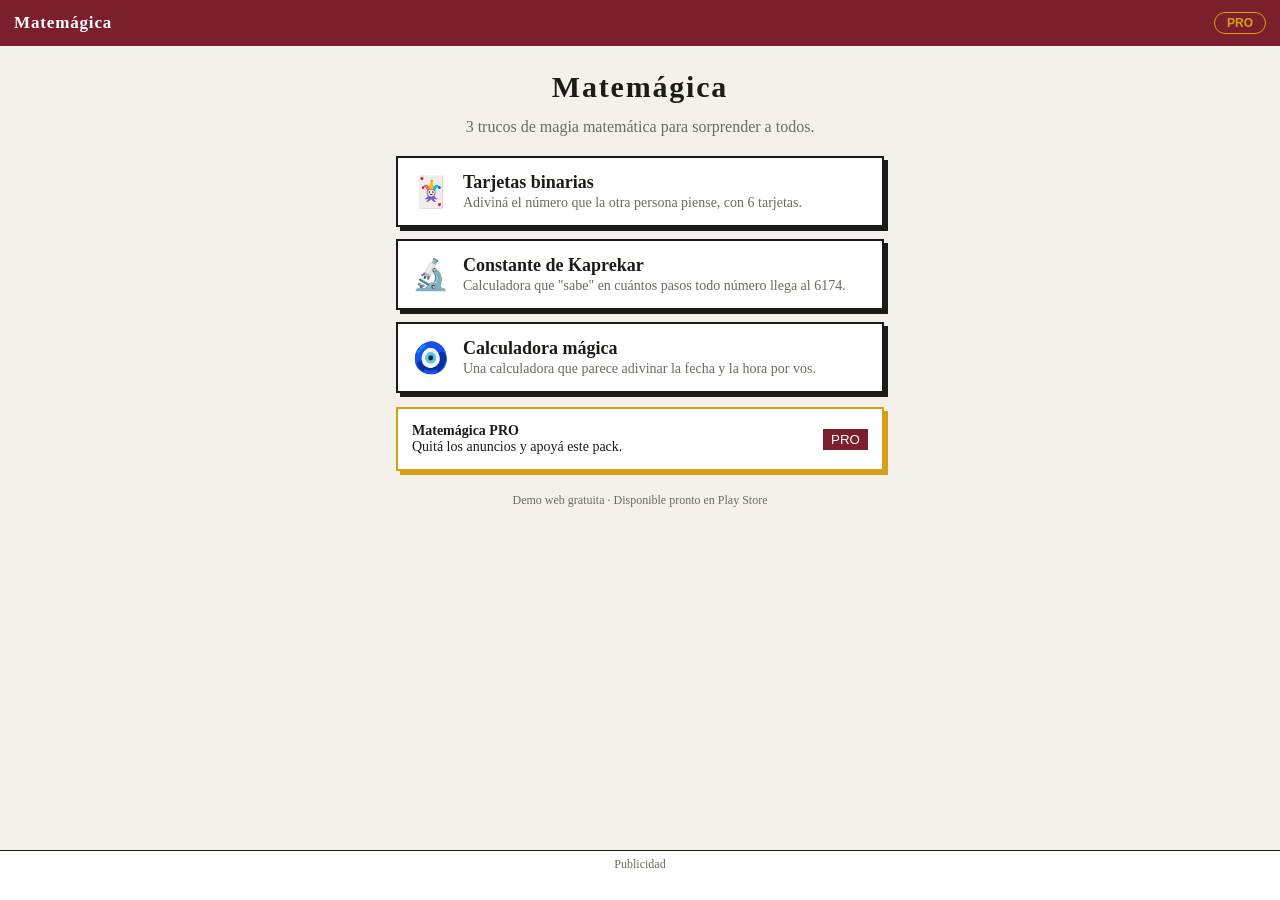
==== index.html @ d8f976e4 "Pack Matemágica: shell PWA + 3 trucos (binario, Kaprekar, calculadora mágica) + freemium" ====
<!DOCTYPE html>
<html lang="es">
<head>
<meta charset="utf-8">
<meta name="viewport" content="width=device-width, initial-scale=1, viewport-fit=cover">
<title>Matemágica</title>
<link rel="manifest" href="manifest.json">
<meta name="theme-color" content="#7a1f2b">
<meta name="mobile-web-app-capable" content="yes">
<meta name="apple-mobile-web-app-capable" content="yes">
<meta name="apple-mobile-web-app-status-bar-style" content="black-translucent">
<meta name="apple-mobile-web-app-title" content="Matemágica">
<link rel="icon" type="image/png" sizes="192x192" href="icons/icon-192.png">
<link rel="apple-touch-icon" href="icons/apple-touch-icon.png">
<link rel="stylesheet" href="css/estilos.css">
</head>
<body>
<main class="menu">
  <h1>Matemágica</h1>
  <p class="sub">3 trucos de magia matemática para sorprender a todos.</p>

  <div class="trick-list">
    <a class="trick" href="trucos/binario.html">
      <span class="emoji">&#127183;</span>
      <div>
        <div class="t-name">Tarjetas binarias</div>
        <div class="t-desc">Adiviná el número que la otra persona piense, con 6 tarjetas.</div>
      </div>
    </a>

    <a class="trick" href="trucos/kaprekar.html">
      <span class="emoji">&#128300;</span>
      <div>
        <div class="t-name">Constante de Kaprekar</div>
        <div class="t-desc">Calculadora que "sabe" en cuántos pasos todo número llega al 6174.</div>
      </div>
    </a>

    <a class="trick" href="trucos/calculadora.html">
      <span class="emoji">&#129535;</span>
      <div>
        <div class="t-name">Calculadora mágica</div>
        <div class="t-desc">Una calculadora que parece adivinar la fecha y la hora por vos.</div>
      </div>
    </a>
  </div>

  <div class="premium-card">
    <div class="p-txt">
      <b>Matemágica PRO</b><br>
      Quitá los anuncios y apoyá este pack.
    </div>
    <button class="ad-buy" onclick="Ads.showUpsell(); return false;">PRO</button>
  </div>

  <p class="foot">Demo web gratuita &middot; Disponible pronto en Play Store</p>
</main>

<script src="js/ads.js"></script>
<script src="js/app.js"></script>
</body>
</html>
---- css/estilos.css ----
:root {
  --bg: #f4f1ea; --card: #ffffff; --ink: #1d1b16; --muted: #6f6a5c;
  --line: #1d1b16; --accent: #7a1f2b; --accent-ink: #ffffff;
  --gold: #d4a017;
}
@media (prefers-color-scheme: dark) {
  :root {
    --bg: #14120f; --card: #201d18; --ink: #f1ece0; --muted: #9a937f;
    --line: #f1ece0; --accent: #c8485a; --accent-ink: #14120f;
    --gold: #e8c35a;
  }
}

* { box-sizing: border-box; -webkit-tap-highlight-color: transparent; }
html, body { height: 100%; margin: 0; }
body {
  background: var(--bg); color: var(--ink);
  font-family: Georgia, "Times New Roman", serif;
  display: flex; flex-direction: column; align-items: center;
  user-select: none; -webkit-user-select: none;
}

/* Barra superior común */
.appbar {
  width: 100%; display: flex; align-items: center; gap: 10px;
  padding: 12px 14px; background: var(--accent); color: var(--accent-ink);
}
.appbar-back { color: var(--accent-ink); text-decoration: none; font-size: 24px; line-height: 1; padding: 2px 6px; }
.appbar-title { flex: 1; font-weight: bold; letter-spacing: .05em; font-size: 17px; }
.appbar-badge {
  border: 1.5px solid var(--gold); color: var(--gold); background: transparent;
  border-radius: 999px; padding: 3px 12px; font-size: 12px; font-weight: bold; cursor: pointer;
}
.appbar-badge.on { background: var(--gold); color: var(--accent); border-color: var(--gold); }

/* Banner de publicidad */
#ad-banner {
  width: 100%; min-height: 50px; text-align: center;
  font-size: 12px; color: var(--muted); padding: 6px 10px;
  border-top: 1px solid var(--line); background: var(--card);
}
#ad-banner.off { display: none; }

/* Anuncio a pantalla completa y upsell */
.ad-interstitial {
  position: fixed; inset: 0; background: rgba(0,0,0,.6);
  display: flex; align-items: center; justify-content: center; z-index: 1000;
}
.ad-box {
  width: min(320px, 86vw); background: var(--card); color: var(--ink);
  border: 2px solid var(--line); box-shadow: 6px 6px 0 var(--line);
  padding: 22px; text-align: center;
}
.ad-label { font-size: 11px; letter-spacing: .25em; color: var(--muted); margin-bottom: 10px; }
.ad-box p { font-size: 15px; color: var(--muted); margin: 10px 0; }
.ad-box h2 { margin: 0 0 6px; color: var(--accent); }
.ad-box .price { color: var(--ink); font-size: 22px; font-weight: bold; }
.ad-box .hint { font-size: 12px; }
.ad-actions { display: flex; gap: 10px; margin-top: 14px; justify-content: center; }
.ad-actions button, .ad-box button.ad-close { font: inherit; font-size: 15px; padding: 10px 16px; border-radius: 10px; cursor: pointer; }
button.ad-buy { background: var(--accent); color: var(--accent-ink); border: 2px solid var(--accent); }
button.ad-close { background: transparent; color: var(--accent); border: 2px solid var(--accent); }

/* Menú principal */
.menu { width: 100%; max-width: 520px; flex: 1; padding: 18px 16px; display: flex; flex-direction: column; gap: 14px; }
.menu h1 { text-align: center; margin: 6px 0 0; font-size: 30px; letter-spacing: .06em; }
.menu .sub { text-align: center; color: var(--muted); margin: 0 0 6px; font-size: 16px; }
.trick-list { display: flex; flex-direction: column; gap: 12px; }
.trick {
  display: flex; gap: 14px; align-items: center; text-decoration: none;
  background: var(--card); border: 2px solid var(--line); box-shadow: 4px 4px 0 var(--line);
  padding: 14px; color: var(--ink);
}
.trick .emoji { font-size: 30px; }
.trick .t-name { font-size: 18px; font-weight: bold; }
.trick .t-desc { font-size: 14px; color: var(--muted); margin-top: 2px; }
.premium-card {
  background: var(--card); border: 2px solid var(--gold);
  box-shadow: 4px 4px 0 var(--gold); padding: 14px; display: flex;
  align-items: center; gap: 12px; justify-content: space-between; flex-wrap: wrap;
}
.premium-card .p-txt { font-size: 14px; }
.foot { text-align: center; color: var(--muted); font-size: 12px; margin-top: 8px; }
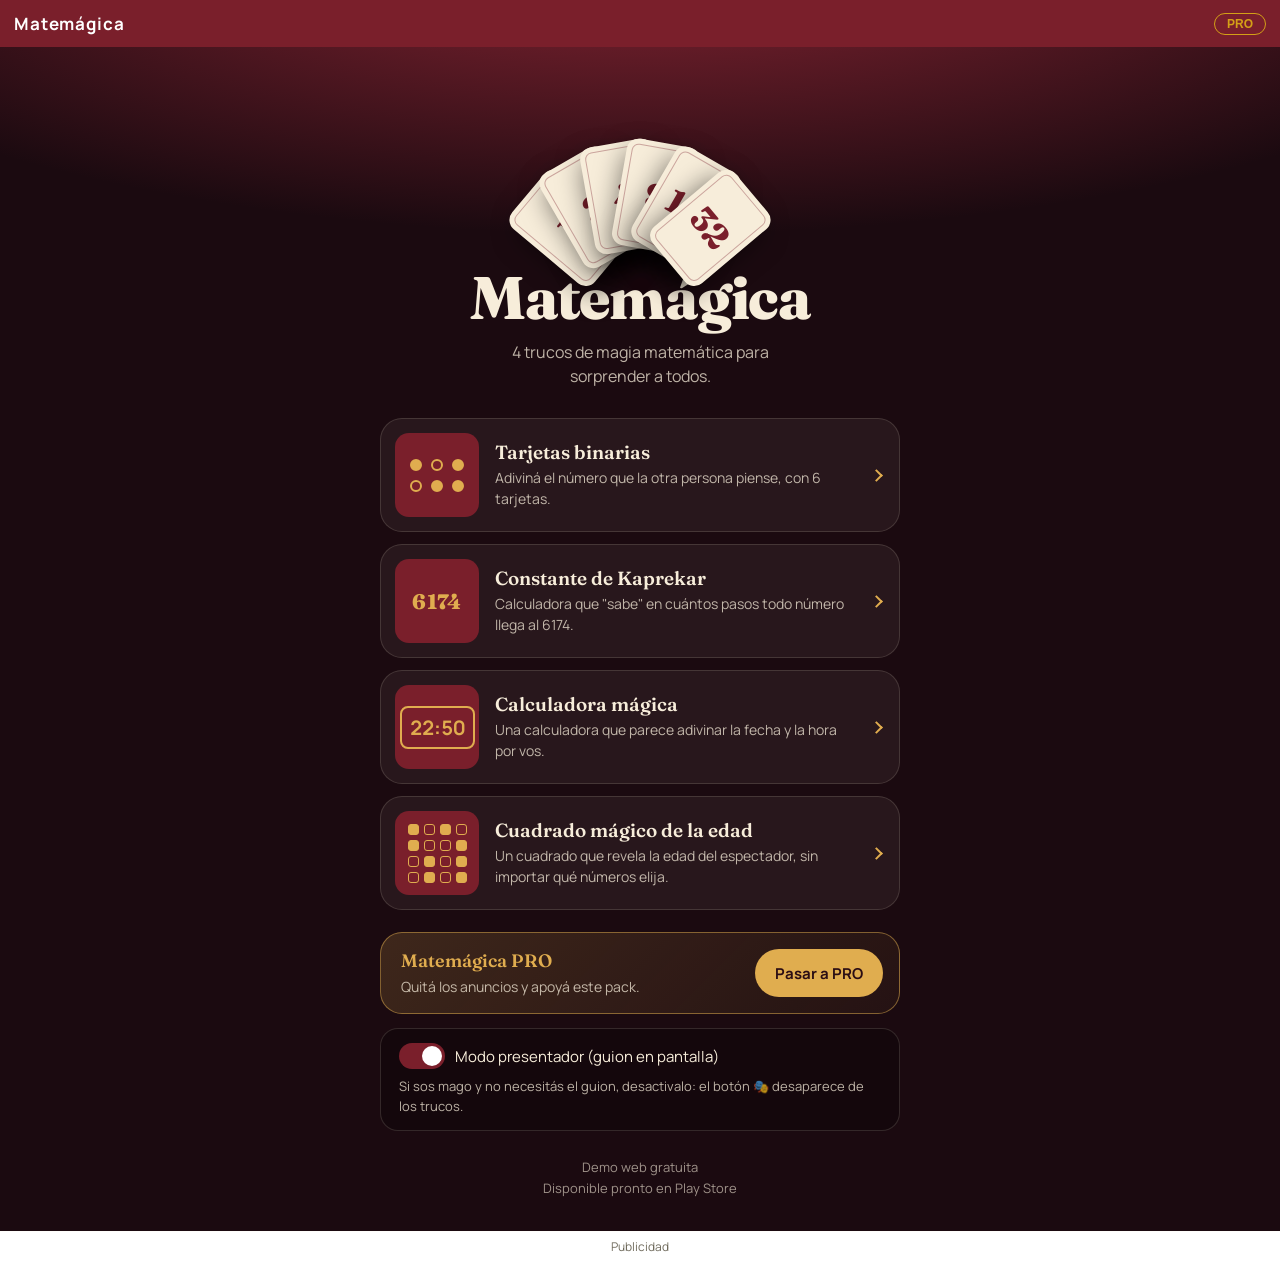
==== commit 196f2e4a: "Agrega cuadrado mágico de la edad, home V2 y modo presentador con guion" ====
--- a/index.html
+++ b/index.html
@@ -12,51 +12,366 @@
 <meta name="apple-mobile-web-app-title" content="Matemágica">
 <link rel="icon" type="image/png" sizes="192x192" href="icons/icon-192.png">
 <link rel="apple-touch-icon" href="icons/apple-touch-icon.png">
+
+<!-- Fuentes (si no cargan, se usan las de respaldo del sistema) -->
+<link rel="preconnect" href="https://fonts.googleapis.com">
+<link rel="preconnect" href="https://fonts.gstatic.com" crossorigin>
+<link rel="stylesheet" href="https://fonts.googleapis.com/css2?family=Fraunces:opsz,wght@9..144,600;9..144,800&family=Manrope:wght@400;600;700&display=swap">
+
+<!-- Se mantiene la hoja de estilos compartida (anuncios, modo presentador, otras pantallas) -->
 <link rel="stylesheet" href="css/estilos.css">
+
+<style>
+  :root {
+    --ink: #1b0a10;
+    --velvet: #7a1f2b;
+    --brass: #e0ad4f;
+    --ivory: #f7edda;
+    --mist: rgba(247, 237, 218, .74);
+    --line: rgba(247, 237, 218, .14);
+    --display: "Fraunces", Georgia, "Times New Roman", serif;
+    --body: "Manrope", system-ui, -apple-system, "Segoe UI", Roboto, sans-serif;
+  }
+
+  html { background: var(--ink); }
+
+  body.home {
+    margin: 0;
+    min-height: 100vh;
+    color: var(--ivory);
+    font-family: var(--body);
+    -webkit-font-smoothing: antialiased;
+    /* foco de escenario sobre terciopelo */
+    background:
+      radial-gradient(120% 55% at 50% -8%, #8f2635 0%, rgba(143, 38, 53, 0) 62%),
+      var(--ink);
+    background-repeat: no-repeat;
+  }
+
+  .home *, .home *::before, .home *::after { box-sizing: border-box; }
+
+  .home .stage {
+    max-width: 560px;
+    margin: 0 auto;
+    padding: calc(env(safe-area-inset-top, 0px) + 28px) 20px calc(env(safe-area-inset-bottom, 0px) + 32px);
+  }
+
+  /* ---------- Hero ---------- */
+  .home .fan {
+    position: relative;
+    height: 168px;
+    margin: 6px auto 18px;
+  }
+  .home .fan .card {
+    position: absolute;
+    left: 50%;
+    bottom: 0;
+    width: 74px;
+    height: 108px;
+    margin-left: -37px;
+    display: grid;
+    place-items: center;
+    border-radius: 12px;
+    background: var(--ivory);
+    color: var(--velvet);
+    font-family: var(--display);
+    font-weight: 800;
+    font-size: 34px;
+    outline: 1px solid rgba(122, 31, 43, .35);
+    outline-offset: -6px;
+    box-shadow: 0 12px 26px rgba(0, 0, 0, .5);
+    transform-origin: 50% 135%;
+    transform: rotate(var(--r));
+    animation: fan .9s cubic-bezier(.2, .8, .2, 1) backwards;
+    animation-delay: calc(var(--i) * 60ms);
+  }
+  @keyframes fan {
+    from { transform: rotate(0deg) translateY(8px); }
+  }
+
+  .home h1 {
+    margin: 0;
+    text-align: center;
+    font-family: var(--display);
+    font-weight: 800;
+    font-size: clamp(42px, 13vw, 60px);
+    line-height: 1.02;
+    letter-spacing: -0.02em;
+    color: var(--ivory);
+  }
+  .home .sub {
+    margin: 12px auto 30px;
+    max-width: 30ch;
+    text-align: center;
+    font-size: 16px;
+    line-height: 1.5;
+    color: var(--mist);
+  }
+
+  /* ---------- Trucos ---------- */
+  .home .tricks {
+    display: grid;
+    gap: 12px;
+  }
+  .home .trick-card {
+    display: grid;
+    grid-template-columns: 84px 1fr 12px;
+    gap: 16px;
+    align-items: center;
+    min-height: 48px;
+    padding: 14px 18px 14px 14px;
+    border-radius: 22px;
+    border: 1px solid var(--line);
+    background: rgba(247, 237, 218, .06);
+    color: var(--ivory);
+    text-decoration: none;
+    -webkit-tap-highlight-color: transparent;
+    transition: transform .15s ease, border-color .15s ease, background .15s ease;
+  }
+  .home .trick-card:hover { border-color: rgba(224, 173, 79, .6); background: rgba(247, 237, 218, .09); }
+  .home .trick-card:active { transform: scale(.98); }
+  .home .trick-card:focus-visible,
+  .home .pro-btn:focus-visible {
+    outline: 3px solid var(--brass);
+    outline-offset: 3px;
+  }
+
+  .home .motif {
+    width: 84px;
+    height: 84px;
+    border-radius: 14px;
+    background: var(--velvet);
+    display: grid;
+    place-items: center;
+    color: var(--brass);
+    font-variant-numeric: tabular-nums;
+  }
+  .home .bits {
+    display: grid;
+    grid-template-columns: repeat(3, 12px);
+    gap: 9px;
+  }
+  .home .bits i {
+    width: 12px;
+    height: 12px;
+    border-radius: 50%;
+    border: 2px solid var(--brass);
+  }
+  .home .bits i.on { background: var(--brass); }
+  .home .motif .num {
+    font-family: var(--display);
+    font-weight: 800;
+    font-size: 21px;
+    letter-spacing: .02em;
+  }
+  .home .motif .clock {
+    font-weight: 700;
+    font-size: 20px;
+    padding: 6px 8px;
+    border: 2px solid var(--brass);
+    border-radius: 8px;
+  }
+  .home .motif .sq {
+    display: grid;
+    grid-template-columns: repeat(4, 11px);
+    gap: 5px;
+  }
+  .home .motif .sq i {
+    width: 11px;
+    height: 11px;
+    border: 1.5px solid var(--brass);
+    border-radius: 3px;
+  }
+  .home .motif .sq i.hot { background: var(--brass); }
+
+  .home .t-name {
+    font-family: var(--display);
+    font-weight: 600;
+    font-size: 19px;
+    line-height: 1.2;
+    margin-bottom: 4px;
+  }
+  .home .t-desc {
+    font-size: 14px;
+    line-height: 1.45;
+    color: var(--mist);
+  }
+  .home .chev {
+    width: 9px;
+    height: 9px;
+    border-right: 2px solid var(--brass);
+    border-bottom: 2px solid var(--brass);
+    transform: rotate(-45deg);
+    justify-self: end;
+  }
+
+  /* ---------- PRO ---------- */
+  .home .pro {
+    display: flex;
+    align-items: center;
+    gap: 16px;
+    margin-top: 22px;
+    padding: 16px 16px 16px 20px;
+    border-radius: 22px;
+    border: 1px solid rgba(224, 173, 79, .5);
+    background: linear-gradient(135deg, rgba(224, 173, 79, .18), rgba(224, 173, 79, .05));
+  }
+  .home .pro-txt { flex: 1; min-width: 0; }
+  .home .pro-txt strong {
+    display: block;
+    font-family: var(--display);
+    font-weight: 600;
+    font-size: 18px;
+    color: var(--brass);
+    margin-bottom: 3px;
+  }
+  .home .pro-txt span {
+    font-size: 14px;
+    line-height: 1.4;
+    color: var(--mist);
+  }
+  .home .pro-btn {
+    flex: none;
+    min-height: 48px;
+    padding: 0 20px;
+    border: 0;
+    border-radius: 999px;
+    background: var(--brass);
+    color: #2a0d14;
+    font-family: var(--body);
+    font-weight: 700;
+    font-size: 15px;
+    cursor: pointer;
+    transition: transform .15s ease, filter .15s ease;
+  }
+  .home .pro-btn:hover { filter: brightness(1.06); }
+  .home .pro-btn:active { transform: scale(.96); }
+
+  /* ---------- Ajustes ---------- */
+  .home .settings {
+    margin-top: 14px;
+    padding: 14px 18px;
+    border-radius: 18px;
+    border: 1px solid var(--line);
+    background: rgba(0, 0, 0, .25);
+    color: var(--ivory);
+  }
+  .home .settings label,
+  .home .settings span { color: var(--ivory); }
+  .home .settings p {
+    margin: 8px 0 0;
+    font-size: 13px;
+    line-height: 1.5;
+    color: var(--mist);
+  }
+
+  /* ---------- Pie ---------- */
+  .home .foot-note {
+    margin: 26px 0 0;
+    text-align: center;
+    font-size: 13px;
+    line-height: 1.6;
+    color: rgba(247, 237, 218, .6);
+  }
+
+  @media (prefers-reduced-motion: reduce) {
+    .home .fan .card { animation: none; }
+    .home .trick-card, .home .pro-btn { transition: none; }
+  }
+</style>
 </head>
-<body>
-<main class="menu">
+<body class="home">
+<main class="stage">
+
+  <!-- Las 6 tarjetas del truco binario, abiertas en abanico -->
+  <div class="fan" aria-hidden="true">
+    <div class="card" style="--r:-50deg;--i:0">1</div>
+    <div class="card" style="--r:-30deg;--i:1">2</div>
+    <div class="card" style="--r:-10deg;--i:2">4</div>
+    <div class="card" style="--r:10deg;--i:3">8</div>
+    <div class="card" style="--r:30deg;--i:4">16</div>
+    <div class="card" style="--r:50deg;--i:5">32</div>
+  </div>
+
   <h1>Matemágica</h1>
-  <p class="sub">3 trucos de magia matemática para sorprender a todos.</p>
-
-  <div class="trick-list">
-    <a class="trick" href="trucos/binario.html">
-      <span class="emoji">&#127183;</span>
+  <p class="sub">4 trucos de magia matemática para sorprender a todos.</p>
+
+  <nav class="tricks" aria-label="Trucos">
+    <a class="trick-card" href="trucos/binario.html">
+      <div class="motif" aria-hidden="true">
+        <div class="bits"><i class="on"></i><i></i><i class="on"></i><i></i><i class="on"></i><i class="on"></i></div>
+      </div>
       <div>
         <div class="t-name">Tarjetas binarias</div>
         <div class="t-desc">Adiviná el número que la otra persona piense, con 6 tarjetas.</div>
       </div>
+      <span class="chev" aria-hidden="true"></span>
     </a>
 
-    <a class="trick" href="trucos/kaprekar.html">
-      <span class="emoji">&#128300;</span>
+    <a class="trick-card" href="trucos/kaprekar.html">
+      <div class="motif" aria-hidden="true"><span class="num">6174</span></div>
       <div>
         <div class="t-name">Constante de Kaprekar</div>
         <div class="t-desc">Calculadora que "sabe" en cuántos pasos todo número llega al 6174.</div>
       </div>
+      <span class="chev" aria-hidden="true"></span>
     </a>
 
-    <a class="trick" href="trucos/calculadora.html">
-      <span class="emoji">&#129535;</span>
+    <a class="trick-card" href="trucos/calculadora.html">
+      <div class="motif" aria-hidden="true"><span class="clock" data-clock>12:00</span></div>
       <div>
         <div class="t-name">Calculadora mágica</div>
         <div class="t-desc">Una calculadora que parece adivinar la fecha y la hora por vos.</div>
       </div>
+      <span class="chev" aria-hidden="true"></span>
     </a>
+
+    <a class="trick-card" href="trucos/cuadrado-magico.html">
+      <div class="motif" aria-hidden="true">
+        <div class="sq"><i class="hot"></i><i></i><i class="hot"></i><i></i><i class="hot"></i><i></i><i></i><i class="hot"></i><i></i><i class="hot"></i><i></i><i class="hot"></i><i></i><i class="hot"></i><i></i><i class="hot"></i></div>
+      </div>
+      <div>
+        <div class="t-name">Cuadrado mágico de la edad</div>
+        <div class="t-desc">Un cuadrado que revela la edad del espectador, sin importar qué números elija.</div>
+      </div>
+      <span class="chev" aria-hidden="true"></span>
+    </a>
+  </nav>
+
+  <section class="pro" aria-label="Matemágica PRO">
+    <div class="pro-txt">
+      <strong>Matemágica PRO</strong>
+      <span>Quitá los anuncios y apoyá este pack.</span>
+    </div>
+    <button type="button" class="pro-btn ad-buy" onclick="Ads.showUpsell(); return false;">Pasar a PRO</button>
+  </section>
+
+  <div class="settings">
+    <div data-presenter-toggle></div>
+    <p>Si sos mago y no necesitás el guion, desactivalo: el botón &#127917; desaparece de los trucos.</p>
   </div>
 
-  <div class="premium-card">
-    <div class="p-txt">
-      <b>Matemágica PRO</b><br>
-      Quitá los anuncios y apoyá este pack.
-    </div>
-    <button class="ad-buy" onclick="Ads.showUpsell(); return false;">PRO</button>
-  </div>
-
-  <p class="foot">Demo web gratuita &middot; Disponible pronto en Play Store</p>
+  <p class="foot-note">
+    Demo web gratuita<br>
+    Disponible pronto en Play Store
+  </p>
 </main>
 
 <script src="js/ads.js"></script>
+<script src="js/presenter.js"></script>
 <script src="js/app.js"></script>
+<script>
+  // La hora del icono de "Calculadora mágica" se actualiza sola
+  (function () {
+    var el = document.querySelector('[data-clock]');
+    if (!el) return;
+    function tick() {
+      var d = new Date();
+      el.textContent = ('0' + d.getHours()).slice(-2) + ':' + ('0' + d.getMinutes()).slice(-2);
+    }
+    tick();
+    setInterval(tick, 15000);
+  })();
+</script>
 </body>
 </html>
--- a/css/estilos.css
+++ b/css/estilos.css
@@ -32,6 +32,36 @@
   border-radius: 999px; padding: 3px 12px; font-size: 12px; font-weight: bold; cursor: pointer;
 }
 .appbar-badge.on { background: var(--gold); color: var(--accent); border-color: var(--gold); }
+.appbar-presenter { background: transparent; border: 0; color: var(--accent-ink); font-size: 20px; line-height: 1; cursor: pointer; padding: 2px 6px; }
+
+/* Modo presentador */
+.presenter-overlay {
+  position: fixed; inset: 0; background: rgba(0,0,0,.78);
+  display: flex; align-items: center; justify-content: center; z-index: 1100; padding: 16px;
+}
+.presenter-box {
+  width: min(420px, 94vw); max-height: 86vh; overflow: auto;
+  background: var(--card); color: var(--ink); border: 2px solid var(--line);
+  box-shadow: 6px 6px 0 var(--line); padding: 18px;
+}
+.presenter-head { display: flex; justify-content: space-between; align-items: center; font-weight: bold; color: var(--accent); letter-spacing: .06em; }
+.presenter-close { background: transparent; border: 0; font-size: 18px; cursor: pointer; color: var(--ink); }
+.presenter-box h3 { margin: 10px 0 4px; }
+.presenter-box h4 { margin: 16px 0 6px; color: var(--accent); font-size: 13px; letter-spacing: .08em; text-transform: uppercase; }
+.presenter-box ol { margin: 0; padding-left: 20px; }
+.presenter-box li { margin: 7px 0; font-size: 15px; line-height: 1.4; }
+.presenter-foot { margin-top: 18px; text-align: center; }
+.presenter-off { background: transparent; border: 1.5px solid var(--muted); color: var(--muted); border-radius: 8px; padding: 8px 12px; font: inherit; font-size: 13px; cursor: pointer; }
+
+/* Interruptor */
+.switch { display: flex; align-items: center; gap: 10px; cursor: pointer; font-size: 15px; }
+.switch input { display: none; }
+.switch .track { width: 46px; height: 26px; border-radius: 999px; background: var(--muted); position: relative; transition: background .2s; flex: none; }
+.switch .knob { position: absolute; top: 3px; left: 3px; width: 20px; height: 20px; border-radius: 50%; background: #fff; transition: left .2s; }
+.switch input:checked + .track { background: var(--accent); }
+.switch input:checked + .track .knob { left: 23px; }
+.switch-label { color: var(--ink); }
+.settings-card { background: var(--card); border: 2px solid var(--line); box-shadow: 4px 4px 0 var(--line); padding: 14px; }
 
 /* Banner de publicidad */
 #ad-banner {
